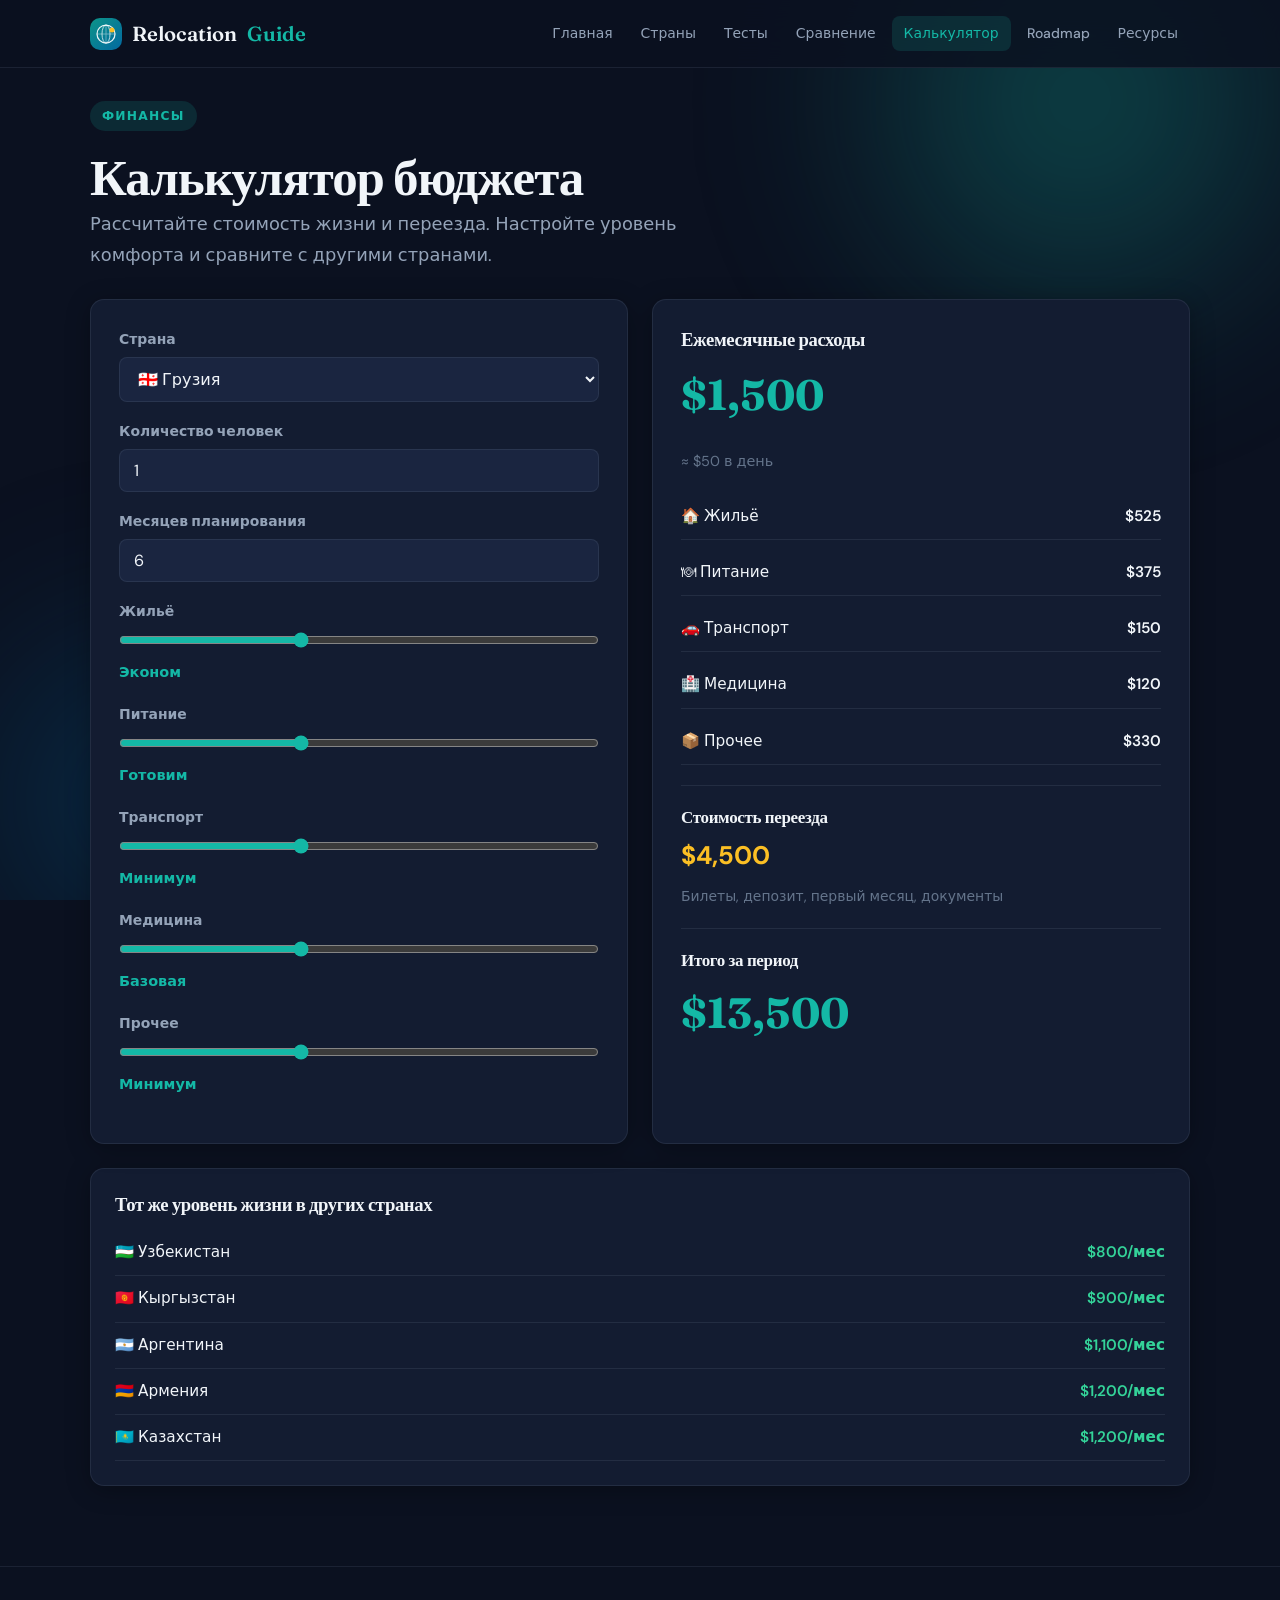
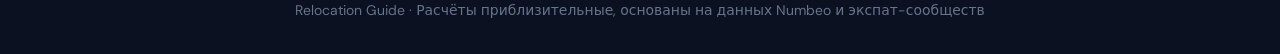
==== calculator.html @ 076771ab "Initial release: relocation platform for Russians moving abroad. Static site with country catalog, q" ====
<!DOCTYPE html>
<html lang="ru">
<head>
  <meta charset="UTF-8">
  <meta name="viewport" content="width=device-width, initial-scale=1.0">
  <title>Калькулятор — Relocation Guide</title>
  <link rel="icon" href="assets/favicon.svg" type="image/svg+xml">
  <link rel="preconnect" href="https://fonts.googleapis.com">
  <link rel="preconnect" href="https://fonts.gstatic.com" crossorigin>
  <link href="https://fonts.googleapis.com/css2?family=DM+Sans:ital,opsz,wght@0,9..40,400;0,9..40,500;0,9..40,600;0,9..40,700&family=Fraunces:ital,opsz,wght@0,9..144,600;0,9..144,700&display=swap" rel="stylesheet">
  <link rel="stylesheet" href="assets/app.css?v=1">
</head>
<body>
  <div class="bg-accent"><div class="shape s1"></div><div class="shape s2"></div></div>
  <header class="site-header">
    <div class="header-inner">
      <a href="index.html" class="logo"><img src="assets/favicon.svg" alt="" class="logo-icon" width="32" height="32">Relocation <span>Guide</span></a>
      <nav class="nav-links">
        <a href="index.html">Главная</a><a href="countries.html">Страны</a><a href="tests.html">Тесты</a>
        <a href="compare.html">Сравнение</a><a href="calculator.html">Калькулятор</a><a href="roadmap.html">Roadmap</a><a href="resources.html">Ресурсы</a>
      </nav>
      <button class="mobile-nav-btn" aria-label="Меню">☰</button>
    </div>
  </header>
  <nav class="mobile-menu">
    <a href="index.html">Главная</a><a href="countries.html">Страны</a><a href="tests.html">Тесты</a>
    <a href="compare.html">Сравнение</a><a href="calculator.html">Калькулятор</a><a href="roadmap.html">Roadmap</a><a href="resources.html">Ресурсы</a>
  </nav>

  <main class="container">
    <section class="section-header">
      <span class="section-tag">Финансы</span>
      <h1>Калькулятор бюджета</h1>
      <p class="lead">Рассчитайте стоимость жизни и переезда. Настройте уровень комфорта и сравните с другими странами.</p>
    </section>

    <div class="calc-grid">
      <div class="card calc-inputs">
        <div class="calc-field">
          <label>Страна</label>
          <select id="calcCountry"></select>
        </div>
        <div class="calc-field">
          <label>Количество человек</label>
          <input type="number" id="calcPeople" value="1" min="1" max="6">
        </div>
        <div class="calc-field">
          <label>Месяцев планирования</label>
          <input type="number" id="calcMonths" value="6" min="1" max="24">
        </div>
        <div class="calc-field">
          <label>Жильё</label>
          <input type="range" id="calcRent" min="20" max="100" value="50">
          <div class="range-val" id="calcRentVal">Средний</div>
        </div>
        <div class="calc-field">
          <label>Питание</label>
          <input type="range" id="calcFood" min="20" max="100" value="50">
          <div class="range-val" id="calcFoodVal">Средний</div>
        </div>
        <div class="calc-field">
          <label>Транспорт</label>
          <input type="range" id="calcTransport" min="20" max="100" value="50">
          <div class="range-val" id="calcTransportVal">Средний</div>
        </div>
        <div class="calc-field">
          <label>Медицина</label>
          <input type="range" id="calcHealth" min="20" max="100" value="50">
          <div class="range-val" id="calcHealthVal">Средний</div>
        </div>
        <div class="calc-field">
          <label>Прочее</label>
          <input type="range" id="calcOther" min="20" max="100" value="50">
          <div class="range-val" id="calcOtherVal">Средний</div>
        </div>
      </div>

      <div class="card calc-results">
        <h3>Ежемесячные расходы</h3>
        <div class="result-big" id="resMonthly">—</div>
        <p style="font-size:0.85rem;color:var(--text-muted);margin-bottom:20px">≈ <span id="resPerDay">—</span> в день</p>

        <div class="result-breakdown">
          <div class="breakdown-row"><span>🏠 Жильё</span><span id="resRent">—</span></div>
          <div class="breakdown-row"><span>🍽 Питание</span><span id="resFood">—</span></div>
          <div class="breakdown-row"><span>🚗 Транспорт</span><span id="resTransport">—</span></div>
          <div class="breakdown-row"><span>🏥 Медицина</span><span id="resHealth">—</span></div>
          <div class="breakdown-row"><span>📦 Прочее</span><span id="resOther">—</span></div>
        </div>

        <hr style="border:none;border-top:1px solid var(--border);margin:20px 0">

        <h3 style="font-size:1rem">Стоимость переезда</h3>
        <div style="font-size:1.5rem;font-weight:700;color:var(--gold);margin:8px 0" id="resRelocation">—</div>
        <p style="font-size:0.82rem;color:var(--text-muted)">Билеты, депозит, первый месяц, документы</p>

        <hr style="border:none;border-top:1px solid var(--border);margin:20px 0">

        <h3 style="font-size:1rem">Итого за период</h3>
        <div class="result-big" id="resTotal">—</div>
      </div>
    </div>

    <div class="card" style="padding:24px;margin-top:24px" id="calcComparison"></div>
  </main>

  <footer class="site-footer"><p>Relocation Guide · Расчёты приблизительные, основаны на данных Numbeo и экспат-сообществ</p></footer>

  <script src="assets/countries.js"></script>
  <script src="assets/app.js"></script>
  <script src="assets/calculator.js"></script>
</body>
</html>
---- assets/app.css ----
:root {
  --bg: #0b1120;
  --bg-card: #131c31;
  --bg-subtle: #1a2540;
  --bg-hover: #243052;
  --text: #f1f5f9;
  --text-secondary: #94a3b8;
  --text-muted: #64748b;
  --accent: #14b8a6;
  --accent-hover: #0d9488;
  --accent-light: rgba(20, 184, 166, 0.15);
  --accent-glow: rgba(20, 184, 166, 0.4);
  --gold: #fbbf24;
  --gold-bg: rgba(251, 191, 36, 0.12);
  --success: #34d399;
  --success-bg: rgba(52, 211, 153, 0.12);
  --error: #f87171;
  --error-bg: rgba(248, 113, 113, 0.12);
  --warning: #fb923c;
  --border: rgba(148, 163, 184, 0.12);
  --shadow: 0 4px 24px rgba(0, 0, 0, 0.3);
  --shadow-lg: 0 12px 48px rgba(0, 0, 0, 0.45);
  --radius: 14px;
  --radius-lg: 20px;
  --font: 'DM Sans', system-ui, -apple-system, sans-serif;
  --font-display: 'Fraunces', Georgia, serif;
  --max-width: 1140px;
  --nav-height: 68px;
}

*, *::before, *::after { box-sizing: border-box; margin: 0; padding: 0; }

html { scroll-behavior: smooth; font-size: 17px; }

body {
  font-family: var(--font);
  background: var(--bg);
  color: var(--text);
  line-height: 1.65;
  -webkit-font-smoothing: antialiased;
  min-height: 100vh;
}

/* Background */
.bg-accent {
  position: fixed;
  inset: 0;
  pointer-events: none;
  z-index: 0;
  overflow: hidden;
}

.bg-accent .shape {
  position: absolute;
  border-radius: 50%;
  filter: blur(80px);
  opacity: 0.35;
}

.bg-accent .s1 {
  width: 600px; height: 600px;
  background: radial-gradient(circle, #14b8a6, transparent 70%);
  top: -200px; right: -100px;
  animation: float 20s ease-in-out infinite;
}

.bg-accent .s2 {
  width: 500px; height: 500px;
  background: radial-gradient(circle, #0369a1, transparent 70%);
  bottom: -150px; left: -100px;
  animation: float 25s ease-in-out infinite reverse;
}

@keyframes float {
  0%, 100% { transform: translate(0, 0) scale(1); }
  50% { transform: translate(30px, -20px) scale(1.05); }
}

/* Layout */
.site-header {
  position: sticky;
  top: 0;
  z-index: 100;
  background: rgba(11, 17, 32, 0.85);
  backdrop-filter: blur(16px);
  border-bottom: 1px solid var(--border);
  height: var(--nav-height);
}

.header-inner {
  max-width: var(--max-width);
  margin: 0 auto;
  padding: 0 20px;
  height: 100%;
  display: flex;
  align-items: center;
  justify-content: space-between;
  gap: 12px;
}

.logo {
  font-family: var(--font-display);
  font-size: 1.2rem;
  font-weight: 600;
  color: var(--text);
  text-decoration: none;
  display: inline-flex;
  align-items: center;
  gap: 10px;
  flex-shrink: 0;
}

.logo-icon { border-radius: 10px; }

.logo span { color: var(--accent); }

.nav-links {
  display: flex;
  gap: 4px;
  flex-wrap: wrap;
  justify-content: flex-end;
}

.nav-links a {
  color: var(--text-secondary);
  text-decoration: none;
  font-size: 0.82rem;
  font-weight: 500;
  padding: 6px 12px;
  border-radius: 8px;
  transition: all 0.2s;
  white-space: nowrap;
}

.nav-links a:hover, .nav-links a.active {
  color: var(--accent);
  background: var(--accent-light);
}

.container {
  max-width: var(--max-width);
  margin: 0 auto;
  padding: 32px 20px 80px;
  position: relative;
  z-index: 1;
}

/* Typography */
h1, h2, h3 {
  font-family: var(--font-display);
  line-height: 1.25;
  letter-spacing: -0.02em;
}

h1 { font-size: clamp(2rem, 5vw, 3rem); font-weight: 700; }
h2 { font-size: clamp(1.4rem, 3vw, 1.85rem); font-weight: 600; margin-bottom: 10px; }
h3 { font-size: 1.1rem; font-weight: 600; }

.lead {
  font-size: 1.05rem;
  color: var(--text-secondary);
  max-width: 620px;
  line-height: 1.75;
}

.section-tag {
  display: inline-block;
  font-size: 0.72rem;
  font-weight: 700;
  letter-spacing: 0.1em;
  text-transform: uppercase;
  color: var(--accent);
  background: var(--accent-light);
  padding: 5px 12px;
  border-radius: 20px;
  margin-bottom: 14px;
}

.section-header { margin-bottom: 28px; }

/* Buttons */
.btn {
  display: inline-flex;
  align-items: center;
  gap: 8px;
  padding: 11px 22px;
  border-radius: 10px;
  font-family: var(--font);
  font-size: 0.92rem;
  font-weight: 600;
  border: none;
  cursor: pointer;
  text-decoration: none;
  transition: all 0.2s;
}

.btn-primary {
  background: linear-gradient(135deg, var(--accent), #0d9488);
  color: #fff;
  box-shadow: 0 4px 20px var(--accent-glow);
}

.btn-primary:hover {
  transform: translateY(-2px);
  box-shadow: 0 8px 28px var(--accent-glow);
}

.btn-secondary {
  background: var(--bg-subtle);
  color: var(--text);
  border: 1px solid var(--border);
}

.btn-secondary:hover { background: var(--bg-hover); }

.btn-sm { padding: 7px 14px; font-size: 0.82rem; }

.btn-gold {
  background: linear-gradient(135deg, #f59e0b, #d97706);
  color: #fff;
}

/* Cards */
.card {
  background: var(--bg-card);
  border: 1px solid var(--border);
  border-radius: var(--radius);
  box-shadow: var(--shadow);
}

.card-grid {
  display: grid;
  grid-template-columns: repeat(auto-fill, minmax(280px, 1fr));
  gap: 20px;
}

.card-hover {
  transition: transform 0.25s, box-shadow 0.25s, border-color 0.25s;
  cursor: pointer;
}

.card-hover:hover {
  transform: translateY(-4px);
  box-shadow: var(--shadow-lg);
  border-color: rgba(20, 184, 166, 0.3);
}

/* Hero */
.hero {
  text-align: center;
  padding: 48px 0 56px;
}

.hero h1 { margin-bottom: 16px; }

.hero .lead { margin: 0 auto 32px; }

.hero-stats {
  display: grid;
  grid-template-columns: repeat(4, 1fr);
  gap: 16px;
  max-width: 640px;
  margin: 0 auto 36px;
}

.stat {
  background: var(--bg-card);
  border: 1px solid var(--border);
  border-radius: var(--radius);
  padding: 18px 12px;
}

.stat-value {
  font-family: var(--font-display);
  font-size: 1.8rem;
  font-weight: 700;
  color: var(--accent);
}

.stat-label {
  font-size: 0.78rem;
  color: var(--text-muted);
  margin-top: 4px;
}

.hero-actions {
  display: flex;
  gap: 12px;
  justify-content: center;
  flex-wrap: wrap;
}

/* Feature cards */
.feature-card {
  padding: 24px;
  position: relative;
  overflow: hidden;
}

.feature-card .icon {
  font-size: 2rem;
  margin-bottom: 12px;
}

.feature-card h3 { margin-bottom: 8px; }

.feature-card p {
  color: var(--text-secondary);
  font-size: 0.9rem;
}

.feature-card .badge {
  position: absolute;
  top: 16px;
  right: 16px;
  font-size: 0.68rem;
  font-weight: 700;
  text-transform: uppercase;
  letter-spacing: 0.06em;
  padding: 3px 8px;
  border-radius: 6px;
  background: var(--gold-bg);
  color: var(--gold);
}

/* Country cards */
.country-card {
  padding: 22px;
}

.country-header {
  display: flex;
  align-items: center;
  gap: 12px;
  margin-bottom: 14px;
}

.country-flag { font-size: 2.2rem; }

.country-name {
  font-family: var(--font-display);
  font-size: 1.15rem;
  font-weight: 600;
}

.country-region {
  font-size: 0.8rem;
  color: var(--text-muted);
}

.country-score {
  margin-left: auto;
  text-align: center;
}

.score-circle {
  width: 48px;
  height: 48px;
  border-radius: 50%;
  display: flex;
  align-items: center;
  justify-content: center;
  font-weight: 700;
  font-size: 0.95rem;
  background: conic-gradient(var(--accent) calc(var(--pct) * 1%), var(--bg-subtle) 0);
  position: relative;
}

.score-circle::after {
  content: '';
  position: absolute;
  inset: 4px;
  border-radius: 50%;
  background: var(--bg-card);
}

.score-circle span {
  position: relative;
  z-index: 1;
  font-size: 0.82rem;
}

.country-tags {
  display: flex;
  flex-wrap: wrap;
  gap: 6px;
  margin-bottom: 12px;
}

.tag {
  font-size: 0.72rem;
  font-weight: 600;
  padding: 3px 9px;
  border-radius: 6px;
  background: var(--bg-subtle);
  color: var(--text-secondary);
}

.tag.accent { background: var(--accent-light); color: var(--accent); }
.tag.gold { background: var(--gold-bg); color: var(--gold); }

.country-pros {
  font-size: 0.85rem;
  color: var(--text-secondary);
  margin-bottom: 14px;
  display: -webkit-box;
  -webkit-line-clamp: 2;
  -webkit-box-orient: vertical;
  overflow: hidden;
}

.rating-bars { margin-top: 12px; }

.rating-row {
  display: flex;
  align-items: center;
  gap: 8px;
  margin-bottom: 6px;
  font-size: 0.78rem;
}

.rating-label { width: 80px; color: var(--text-muted); flex-shrink: 0; }

.rating-track {
  flex: 1;
  height: 6px;
  background: var(--bg-subtle);
  border-radius: 3px;
  overflow: hidden;
}

.rating-fill {
  height: 100%;
  background: linear-gradient(90deg, var(--accent), #0d9488);
  border-radius: 3px;
  transition: width 0.6s ease;
}

.rating-val { width: 28px; text-align: right; color: var(--text-secondary); }

/* Filters */
.filters-bar {
  display: flex;
  flex-wrap: wrap;
  gap: 10px;
  margin-bottom: 28px;
  padding: 18px;
  background: var(--bg-card);
  border: 1px solid var(--border);
  border-radius: var(--radius);
}

.filter-group {
  display: flex;
  flex-direction: column;
  gap: 4px;
  min-width: 140px;
}

.filter-group label {
  font-size: 0.72rem;
  font-weight: 600;
  color: var(--text-muted);
  text-transform: uppercase;
  letter-spacing: 0.05em;
}

.filter-group select,
.filter-group input {
  background: var(--bg-subtle);
  border: 1px solid var(--border);
  border-radius: 8px;
  padding: 8px 12px;
  color: var(--text);
  font-family: var(--font);
  font-size: 0.88rem;
}

.filter-group select:focus,
.filter-group input:focus {
  outline: none;
  border-color: var(--accent);
}

.filter-chips {
  display: flex;
  flex-wrap: wrap;
  gap: 8px;
  margin-bottom: 20px;
}

.chip {
  padding: 6px 14px;
  border-radius: 20px;
  font-size: 0.82rem;
  font-weight: 500;
  background: var(--bg-subtle);
  color: var(--text-secondary);
  border: 1px solid var(--border);
  cursor: pointer;
  transition: all 0.2s;
}

.chip:hover, .chip.active {
  background: var(--accent-light);
  color: var(--accent);
  border-color: rgba(20, 184, 166, 0.3);
}

/* Quiz */
.quiz-container { max-width: 680px; margin: 0 auto; }

.quiz-progress {
  height: 6px;
  background: var(--bg-subtle);
  border-radius: 3px;
  margin-bottom: 28px;
  overflow: hidden;
}

.quiz-progress-fill {
  height: 100%;
  background: linear-gradient(90deg, var(--accent), #0d9488);
  border-radius: 3px;
  transition: width 0.4s ease;
}

.quiz-question {
  font-family: var(--font-display);
  font-size: 1.35rem;
  margin-bottom: 24px;
  line-height: 1.4;
}

.quiz-options { display: flex; flex-direction: column; gap: 10px; }

.quiz-option {
  padding: 16px 20px;
  background: var(--bg-card);
  border: 2px solid var(--border);
  border-radius: var(--radius);
  cursor: pointer;
  transition: all 0.2s;
  font-size: 0.95rem;
}

.quiz-option:hover {
  border-color: rgba(20, 184, 166, 0.4);
  background: var(--bg-subtle);
}

.quiz-option.selected {
  border-color: var(--accent);
  background: var(--accent-light);
}

.quiz-result {
  text-align: center;
  padding: 40px 20px;
}

.quiz-result .result-icon { font-size: 4rem; margin-bottom: 16px; }

.quiz-result h2 { margin-bottom: 12px; }

.quiz-result .result-score {
  font-family: var(--font-display);
  font-size: 3.5rem;
  font-weight: 700;
  color: var(--accent);
  margin: 20px 0;
}

.quiz-result .result-desc {
  color: var(--text-secondary);
  max-width: 500px;
  margin: 0 auto 28px;
  line-height: 1.7;
}

.quiz-tabs {
  display: flex;
  gap: 8px;
  flex-wrap: wrap;
  margin-bottom: 28px;
}

.quiz-tab {
  padding: 10px 18px;
  border-radius: 10px;
  background: var(--bg-card);
  border: 1px solid var(--border);
  color: var(--text-secondary);
  cursor: pointer;
  font-size: 0.88rem;
  font-weight: 500;
  transition: all 0.2s;
}

.quiz-tab:hover, .quiz-tab.active {
  background: var(--accent-light);
  color: var(--accent);
  border-color: rgba(20, 184, 166, 0.3);
}

/* Calculator */
.calc-grid {
  display: grid;
  grid-template-columns: 1fr 1fr;
  gap: 24px;
}

.calc-inputs { padding: 28px; }

.calc-results { padding: 28px; }

.calc-field {
  margin-bottom: 18px;
}

.calc-field label {
  display: block;
  font-size: 0.82rem;
  font-weight: 600;
  color: var(--text-secondary);
  margin-bottom: 6px;
}

.calc-field input,
.calc-field select {
  width: 100%;
  background: var(--bg-subtle);
  border: 1px solid var(--border);
  border-radius: 8px;
  padding: 10px 14px;
  color: var(--text);
  font-family: var(--font);
  font-size: 0.95rem;
}

.calc-field input[type="range"] {
  padding: 0;
  accent-color: var(--accent);
}

.range-val {
  font-size: 0.85rem;
  color: var(--accent);
  font-weight: 600;
  margin-top: 4px;
}

.result-big {
  font-family: var(--font-display);
  font-size: 2.5rem;
  font-weight: 700;
  color: var(--accent);
  margin: 8px 0 20px;
}

.result-breakdown {
  display: flex;
  flex-direction: column;
  gap: 10px;
}

.breakdown-row {
  display: flex;
  justify-content: space-between;
  padding: 10px 0;
  border-bottom: 1px solid var(--border);
  font-size: 0.9rem;
}

.breakdown-row span:last-child { font-weight: 600; color: var(--text); }

/* Compare */
.compare-selectors {
  display: grid;
  grid-template-columns: repeat(3, 1fr);
  gap: 16px;
  margin-bottom: 28px;
}

.compare-table {
  width: 100%;
  border-collapse: collapse;
}

.compare-table th,
.compare-table td {
  padding: 14px 16px;
  text-align: left;
  border-bottom: 1px solid var(--border);
  font-size: 0.9rem;
}

.compare-table th {
  background: var(--bg-subtle);
  font-weight: 600;
  color: var(--text-secondary);
  font-size: 0.8rem;
  text-transform: uppercase;
  letter-spacing: 0.04em;
}

.compare-table td:first-child {
  font-weight: 600;
  color: var(--text-muted);
  width: 160px;
}

.compare-winner {
  background: var(--accent-light);
  color: var(--accent);
  font-weight: 700;
}

/* Roadmap */
.roadmap-timeline {
  position: relative;
  padding-left: 32px;
}

.roadmap-timeline::before {
  content: '';
  position: absolute;
  left: 11px;
  top: 0;
  bottom: 0;
  width: 2px;
  background: linear-gradient(to bottom, var(--accent), transparent);
}

.roadmap-step {
  position: relative;
  margin-bottom: 28px;
  padding: 20px 24px;
  background: var(--bg-card);
  border: 1px solid var(--border);
  border-radius: var(--radius);
}

.roadmap-step::before {
  content: '';
  position: absolute;
  left: -27px;
  top: 24px;
  width: 12px;
  height: 12px;
  border-radius: 50%;
  background: var(--accent);
  box-shadow: 0 0 12px var(--accent-glow);
}

.roadmap-step.done::before { background: var(--success); }

.roadmap-step h3 { margin-bottom: 6px; }

.roadmap-step p {
  color: var(--text-secondary);
  font-size: 0.9rem;
}

.roadmap-step .step-meta {
  display: flex;
  gap: 12px;
  margin-top: 10px;
  font-size: 0.8rem;
  color: var(--text-muted);
}

/* Dashboard widgets */
.dashboard-grid {
  display: grid;
  grid-template-columns: repeat(auto-fill, minmax(300px, 1fr));
  gap: 20px;
  margin-bottom: 40px;
}

.widget {
  padding: 24px;
}

.widget h3 {
  margin-bottom: 16px;
  display: flex;
  align-items: center;
  gap: 8px;
}

.readiness-ring {
  width: 120px;
  height: 120px;
  margin: 0 auto 16px;
  position: relative;
}

.readiness-ring svg {
  transform: rotate(-90deg);
  width: 100%;
  height: 100%;
}

.readiness-ring .ring-bg {
  fill: none;
  stroke: var(--bg-subtle);
  stroke-width: 8;
}

.readiness-ring .ring-fill {
  fill: none;
  stroke: var(--accent);
  stroke-width: 8;
  stroke-linecap: round;
  transition: stroke-dashoffset 1s ease;
}

.readiness-value {
  position: absolute;
  inset: 0;
  display: flex;
  align-items: center;
  justify-content: center;
  font-family: var(--font-display);
  font-size: 1.8rem;
  font-weight: 700;
  color: var(--accent);
}

/* Achievements */
.achievements {
  display: flex;
  flex-wrap: wrap;
  gap: 10px;
}

.achievement {
  display: flex;
  align-items: center;
  gap: 8px;
  padding: 8px 14px;
  border-radius: 10px;
  background: var(--bg-subtle);
  font-size: 0.82rem;
  opacity: 0.4;
  transition: opacity 0.3s;
}

.achievement.unlocked {
  opacity: 1;
  background: var(--gold-bg);
  color: var(--gold);
}

.achievement .ach-icon { font-size: 1.2rem; }

/* Globe animation */
.globe-container {
  width: 200px;
  height: 200px;
  margin: 0 auto 24px;
  position: relative;
}

.globe {
  width: 100%;
  height: 100%;
  border-radius: 50%;
  background: radial-gradient(circle at 35% 35%, #1a4a6e, #0b1120);
  box-shadow: inset -20px -20px 40px rgba(0,0,0,0.5), 0 0 60px var(--accent-glow);
  position: relative;
  overflow: hidden;
  animation: globeSpin 30s linear infinite;
}

.globe::before {
  content: '';
  position: absolute;
  inset: 0;
  background: url("data:image/svg+xml,%3Csvg xmlns='http://www.w3.org/2000/svg' viewBox='0 0 200 200'%3E%3Cpath fill='%2314b8a6' opacity='0.3' d='M30 80 Q60 60 90 80 T150 75 M20 120 Q70 100 120 115 T180 110 M40 50 Q80 40 130 55'/%3E%3Cpath fill='%2314b8a6' opacity='0.2' d='M50 140 Q90 130 140 145 M60 30 Q100 25 150 35'/%3E%3C/svg%3E") center/cover;
}

@keyframes globeSpin {
  from { background-position: 0 0; }
  to { background-position: 200px 0; }
}

.orbit-dot {
  position: absolute;
  width: 8px;
  height: 8px;
  background: var(--accent);
  border-radius: 50%;
  box-shadow: 0 0 10px var(--accent);
  animation: orbit 8s linear infinite;
}

.orbit-dot:nth-child(2) { animation-duration: 12s; animation-delay: -3s; }
.orbit-dot:nth-child(3) { animation-duration: 6s; animation-delay: -1s; }

@keyframes orbit {
  0% { top: 50%; left: -4px; }
  25% { top: -4px; left: 50%; }
  50% { top: 50%; left: calc(100% + 4px); }
  75% { top: calc(100% + 4px); left: 50%; }
  100% { top: 50%; left: -4px; }
}

/* Ranking table */
.ranking-table {
  width: 100%;
  border-collapse: collapse;
}

.ranking-table th,
.ranking-table td {
  padding: 12px 14px;
  text-align: left;
  border-bottom: 1px solid var(--border);
  font-size: 0.88rem;
}

.ranking-table th {
  color: var(--text-muted);
  font-weight: 600;
  font-size: 0.75rem;
  text-transform: uppercase;
  letter-spacing: 0.05em;
}

.ranking-table tr:hover td { background: var(--bg-subtle); }

.rank-num {
  font-weight: 700;
  color: var(--accent);
  width: 36px;
}

.rank-medal { font-size: 1.1rem; }

/* Resources */
.resource-list { display: flex; flex-direction: column; gap: 10px; }

.resource-item {
  display: flex;
  align-items: center;
  gap: 14px;
  padding: 14px 18px;
  background: var(--bg-card);
  border: 1px solid var(--border);
  border-radius: var(--radius);
  text-decoration: none;
  color: var(--text);
  transition: all 0.2s;
}

.resource-item:hover {
  border-color: rgba(20, 184, 166, 0.3);
  transform: translateX(4px);
}

.resource-item .res-icon { font-size: 1.5rem; }

.resource-item .res-info { flex: 1; }

.resource-item .res-name { font-weight: 600; font-size: 0.95rem; }

.resource-item .res-desc { font-size: 0.82rem; color: var(--text-muted); }

.resource-item .res-handle {
  font-size: 0.82rem;
  color: var(--accent);
  font-weight: 500;
}

/* Modal */
.modal-overlay {
  position: fixed;
  inset: 0;
  background: rgba(0, 0, 0, 0.7);
  backdrop-filter: blur(4px);
  z-index: 200;
  display: flex;
  align-items: center;
  justify-content: center;
  padding: 20px;
  opacity: 0;
  visibility: hidden;
  transition: all 0.3s;
}

.modal-overlay.open {
  opacity: 1;
  visibility: visible;
}

.modal {
  background: var(--bg-card);
  border: 1px solid var(--border);
  border-radius: var(--radius-lg);
  max-width: 640px;
  width: 100%;
  max-height: 85vh;
  overflow-y: auto;
  padding: 32px;
  transform: translateY(20px);
  transition: transform 0.3s;
}

.modal-overlay.open .modal { transform: translateY(0); }

.modal-close {
  position: absolute;
  top: 16px;
  right: 16px;
  background: none;
  border: none;
  color: var(--text-muted);
  font-size: 1.5rem;
  cursor: pointer;
}

.pros-cons {
  display: grid;
  grid-template-columns: 1fr 1fr;
  gap: 16px;
  margin: 20px 0;
}

.pros-cons h4 {
  font-size: 0.85rem;
  margin-bottom: 8px;
}

.pros-cons ul {
  list-style: none;
  font-size: 0.85rem;
  color: var(--text-secondary);
}

.pros-cons li {
  padding: 4px 0;
  padding-left: 18px;
  position: relative;
}

.pros-cons li::before {
  content: '✓';
  position: absolute;
  left: 0;
  color: var(--success);
}

.cons-list li::before { content: '✗'; color: var(--error); }

/* Confetti */
.confetti-piece {
  position: fixed;
  width: 10px;
  height: 10px;
  z-index: 300;
  animation: confettiFall 2s ease-out forwards;
}

@keyframes confettiFall {
  0% { transform: translateY(0) rotate(0deg); opacity: 1; }
  100% { transform: translateY(100vh) rotate(720deg); opacity: 0; }
}

/* Footer */
.site-footer {
  text-align: center;
  padding: 32px 20px;
  color: var(--text-muted);
  font-size: 0.82rem;
  border-top: 1px solid var(--border);
  position: relative;
  z-index: 1;
}

/* Responsive */
@media (max-width: 768px) {
  .hero-stats { grid-template-columns: repeat(2, 1fr); }
  .calc-grid { grid-template-columns: 1fr; }
  .compare-selectors { grid-template-columns: 1fr; }
  .pros-cons { grid-template-columns: 1fr; }
  .nav-links { display: none; }
  .mobile-nav-btn { display: block !important; }
}

.mobile-nav-btn {
  display: none;
  background: none;
  border: none;
  color: var(--text);
  font-size: 1.4rem;
  cursor: pointer;
}

.mobile-menu {
  display: none;
  position: fixed;
  inset: 0;
  z-index: 150;
  background: rgba(11, 17, 32, 0.95);
  backdrop-filter: blur(12px);
  padding: 80px 24px 24px;
  flex-direction: column;
  gap: 8px;
}

.mobile-menu.open { display: flex; }

.mobile-menu a {
  color: var(--text);
  text-decoration: none;
  font-size: 1.1rem;
  padding: 14px 0;
  border-bottom: 1px solid var(--border);
}

/* Tabs */
.tabs { margin-bottom: 24px; }

.tab-content { display: none; }
.tab-content.active { display: block; }

/* Sort bar */
.sort-bar {
  display: flex;
  align-items: center;
  gap: 12px;
  margin-bottom: 20px;
  flex-wrap: wrap;
}

.sort-bar span {
  font-size: 0.85rem;
  color: var(--text-muted);
}

.sort-btn {
  padding: 5px 12px;
  border-radius: 8px;
  font-size: 0.82rem;
  background: var(--bg-subtle);
  border: 1px solid var(--border);
  color: var(--text-secondary);
  cursor: pointer;
}

.sort-btn.active {
  background: var(--accent-light);
  color: var(--accent);
  border-color: rgba(20, 184, 166, 0.3);
}

.empty-state {
  text-align: center;
  padding: 48px 20px;
  color: var(--text-muted);
}

.empty-state .empty-icon { font-size: 3rem; margin-bottom: 12px; }
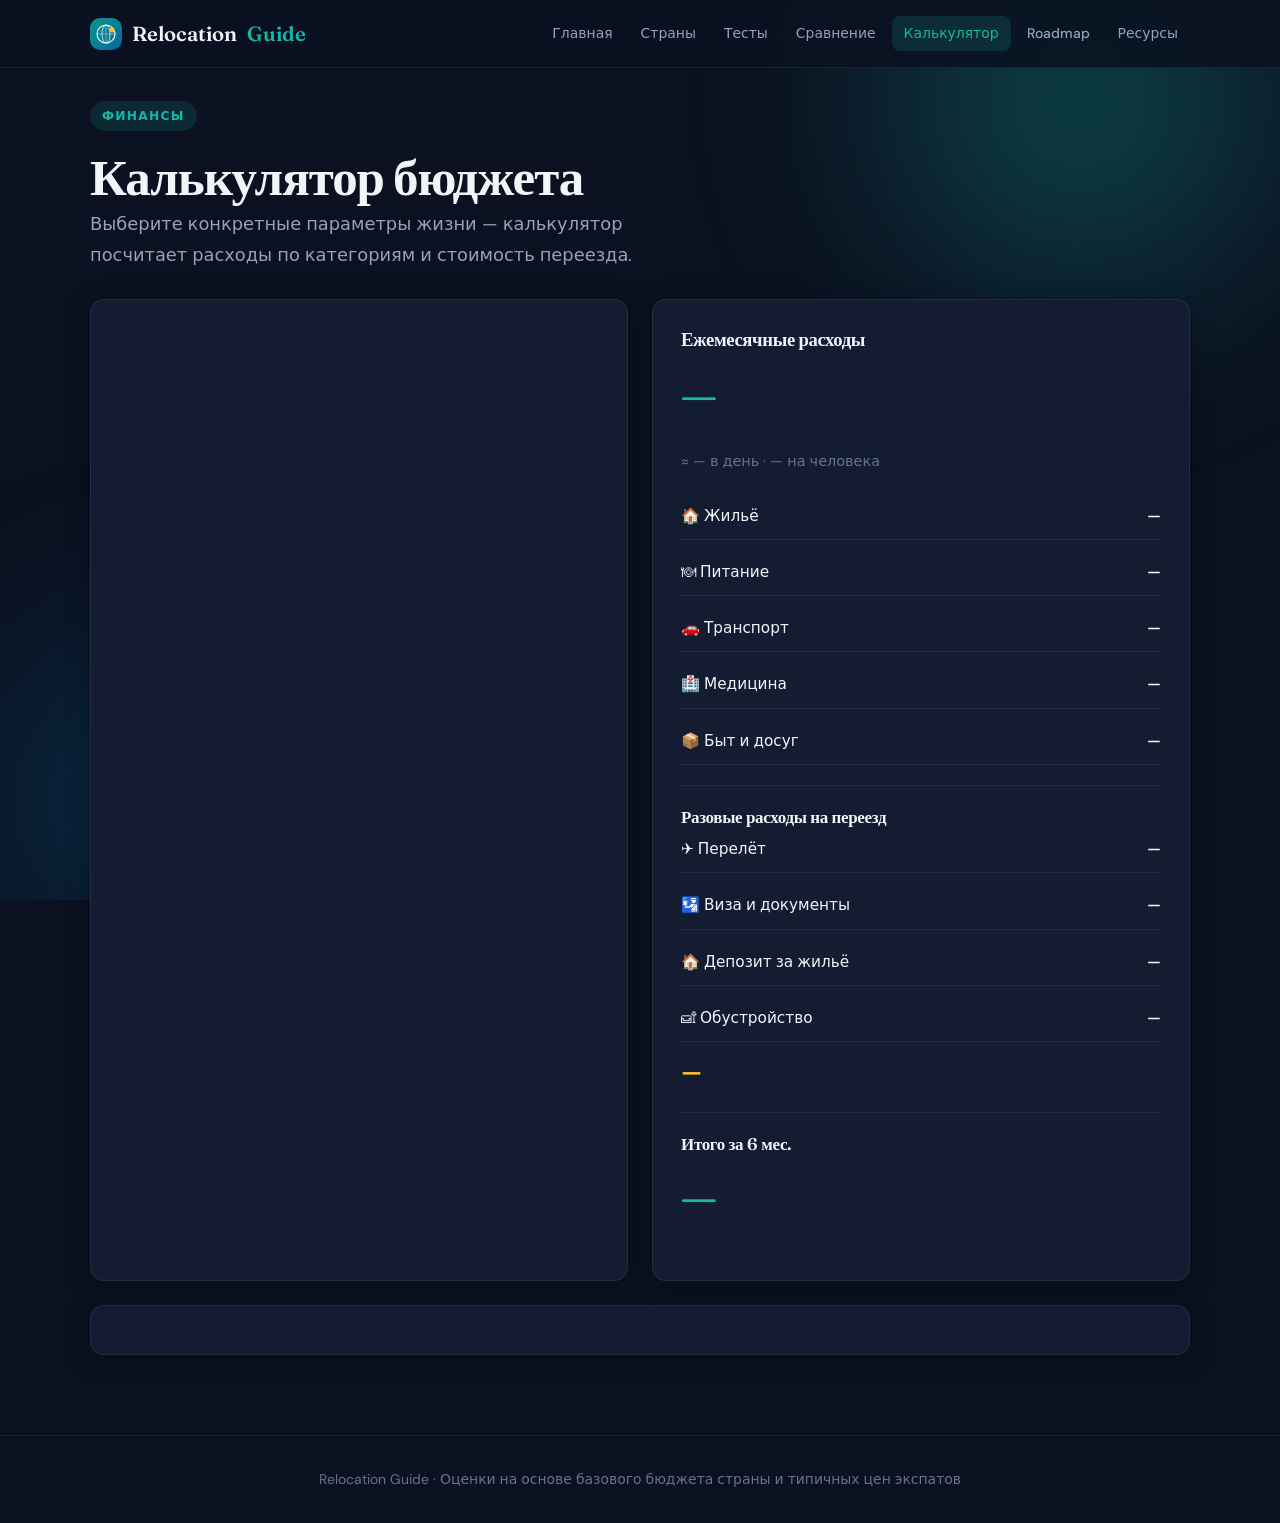
==== commit 7cade0ee: "Replace budget calculator sliders with concrete option cards. Users now pick housing type, food habi" ====
--- a/calculator.html
+++ b/calculator.html
@@ -8,7 +8,7 @@
   <link rel="preconnect" href="https://fonts.googleapis.com">
   <link rel="preconnect" href="https://fonts.gstatic.com" crossorigin>
   <link href="https://fonts.googleapis.com/css2?family=DM+Sans:ital,opsz,wght@0,9..40,400;0,9..40,500;0,9..40,600;0,9..40,700&family=Fraunces:ital,opsz,wght@0,9..144,600;0,9..144,700&display=swap" rel="stylesheet">
-  <link rel="stylesheet" href="assets/app.css?v=1">
+  <link rel="stylesheet" href="assets/app.css?v=2">
 </head>
 <body>
   <div class="bg-accent"><div class="shape s1"></div><div class="shape s2"></div></div>
@@ -31,80 +31,50 @@
     <section class="section-header">
       <span class="section-tag">Финансы</span>
       <h1>Калькулятор бюджета</h1>
-      <p class="lead">Рассчитайте стоимость жизни и переезда. Настройте уровень комфорта и сравните с другими странами.</p>
+      <p class="lead">Выберите конкретные параметры жизни — калькулятор посчитает расходы по категориям и стоимость переезда.</p>
     </section>
 
     <div class="calc-grid">
-      <div class="card calc-inputs">
-        <div class="calc-field">
-          <label>Страна</label>
-          <select id="calcCountry"></select>
-        </div>
-        <div class="calc-field">
-          <label>Количество человек</label>
-          <input type="number" id="calcPeople" value="1" min="1" max="6">
-        </div>
-        <div class="calc-field">
-          <label>Месяцев планирования</label>
-          <input type="number" id="calcMonths" value="6" min="1" max="24">
-        </div>
-        <div class="calc-field">
-          <label>Жильё</label>
-          <input type="range" id="calcRent" min="20" max="100" value="50">
-          <div class="range-val" id="calcRentVal">Средний</div>
-        </div>
-        <div class="calc-field">
-          <label>Питание</label>
-          <input type="range" id="calcFood" min="20" max="100" value="50">
-          <div class="range-val" id="calcFoodVal">Средний</div>
-        </div>
-        <div class="calc-field">
-          <label>Транспорт</label>
-          <input type="range" id="calcTransport" min="20" max="100" value="50">
-          <div class="range-val" id="calcTransportVal">Средний</div>
-        </div>
-        <div class="calc-field">
-          <label>Медицина</label>
-          <input type="range" id="calcHealth" min="20" max="100" value="50">
-          <div class="range-val" id="calcHealthVal">Средний</div>
-        </div>
-        <div class="calc-field">
-          <label>Прочее</label>
-          <input type="range" id="calcOther" min="20" max="100" value="50">
-          <div class="range-val" id="calcOtherVal">Средний</div>
-        </div>
-      </div>
+      <div class="card calc-inputs" id="calcForm"></div>
 
-      <div class="card calc-results">
+      <div class="card calc-results" style="position:sticky;top:84px;align-self:start">
         <h3>Ежемесячные расходы</h3>
         <div class="result-big" id="resMonthly">—</div>
-        <p style="font-size:0.85rem;color:var(--text-muted);margin-bottom:20px">≈ <span id="resPerDay">—</span> в день</p>
+        <p style="font-size:0.85rem;color:var(--text-muted);margin-bottom:20px">≈ <span id="resPerDay">—</span> в день · <span id="resPerPerson">—</span> на человека</p>
 
         <div class="result-breakdown">
           <div class="breakdown-row"><span>🏠 Жильё</span><span id="resRent">—</span></div>
           <div class="breakdown-row"><span>🍽 Питание</span><span id="resFood">—</span></div>
           <div class="breakdown-row"><span>🚗 Транспорт</span><span id="resTransport">—</span></div>
           <div class="breakdown-row"><span>🏥 Медицина</span><span id="resHealth">—</span></div>
-          <div class="breakdown-row"><span>📦 Прочее</span><span id="resOther">—</span></div>
+          <div class="breakdown-row"><span>📦 Быт и досуг</span><span id="resOther">—</span></div>
+          <div class="breakdown-row" id="resCoworkingRow" style="display:none"><span>💻 Коворкинг</span><span id="resCoworking">—</span></div>
+          <div class="breakdown-row" id="resChildRow" style="display:none"><span>👶 Дети (сад/школа)</span><span id="resChild">—</span></div>
         </div>
 
         <hr style="border:none;border-top:1px solid var(--border);margin:20px 0">
 
-        <h3 style="font-size:1rem">Стоимость переезда</h3>
-        <div style="font-size:1.5rem;font-weight:700;color:var(--gold);margin:8px 0" id="resRelocation">—</div>
-        <p style="font-size:0.82rem;color:var(--text-muted)">Билеты, депозит, первый месяц, документы</p>
+        <h3 style="font-size:1rem">Разовые расходы на переезд</h3>
+        <div class="result-breakdown" style="margin-bottom:12px">
+          <div class="breakdown-row"><span>✈️ Перелёт</span><span id="resFlight">—</span></div>
+          <div class="breakdown-row"><span>🛂 Виза и документы</span><span id="resVisa">—</span></div>
+          <div class="breakdown-row"><span>🏠 Депозит за жильё</span><span id="resDeposit">—</span></div>
+          <div class="breakdown-row"><span>🛋 Обустройство</span><span id="resSetup">—</span></div>
+        </div>
+        <div style="font-size:1.35rem;font-weight:700;color:var(--gold);margin:8px 0" id="resRelocation">—</div>
 
         <hr style="border:none;border-top:1px solid var(--border);margin:20px 0">
 
-        <h3 style="font-size:1rem">Итого за период</h3>
+        <h3 style="font-size:1rem">Итого за <span id="resMonthsLabel">6</span> мес.</h3>
         <div class="result-big" id="resTotal">—</div>
+        <p class="calc-hint" id="resCushion"></p>
       </div>
     </div>
 
     <div class="card" style="padding:24px;margin-top:24px" id="calcComparison"></div>
   </main>
 
-  <footer class="site-footer"><p>Relocation Guide · Расчёты приблизительные, основаны на данных Numbeo и экспат-сообществ</p></footer>
+  <footer class="site-footer"><p>Relocation Guide · Оценки на основе базового бюджета страны и типичных цен экспатов</p></footer>
 
   <script src="assets/countries.js"></script>
   <script src="assets/app.js"></script>
--- a/assets/app.css
+++ b/assets/app.css
@@ -643,6 +643,110 @@
   accent-color: var(--accent);
 }
 
+.calc-section {
+  margin-bottom: 22px;
+  padding-bottom: 20px;
+  border-bottom: 1px solid var(--border);
+}
+
+.calc-section:last-child {
+  border-bottom: none;
+  margin-bottom: 0;
+  padding-bottom: 0;
+}
+
+.calc-section-title {
+  font-size: 0.78rem;
+  font-weight: 700;
+  text-transform: uppercase;
+  letter-spacing: 0.06em;
+  color: var(--text-muted);
+  margin-bottom: 10px;
+}
+
+.calc-row {
+  display: grid;
+  grid-template-columns: 1fr 1fr;
+  gap: 12px;
+}
+
+.calc-options {
+  display: grid;
+  grid-template-columns: repeat(auto-fill, minmax(140px, 1fr));
+  gap: 8px;
+}
+
+.calc-option {
+  padding: 12px 14px;
+  background: var(--bg-subtle);
+  border: 2px solid var(--border);
+  border-radius: 10px;
+  cursor: pointer;
+  transition: all 0.2s;
+  text-align: left;
+}
+
+.calc-option:hover {
+  border-color: rgba(20, 184, 166, 0.35);
+}
+
+.calc-option.selected {
+  border-color: var(--accent);
+  background: var(--accent-light);
+}
+
+.calc-option .opt-label {
+  font-size: 0.88rem;
+  font-weight: 600;
+  color: var(--text);
+  display: block;
+  margin-bottom: 3px;
+}
+
+.calc-option .opt-desc {
+  font-size: 0.72rem;
+  color: var(--text-muted);
+  line-height: 1.35;
+}
+
+.calc-option .opt-price {
+  font-size: 0.75rem;
+  color: var(--accent);
+  font-weight: 600;
+  margin-top: 6px;
+}
+
+.calc-pills {
+  display: flex;
+  flex-wrap: wrap;
+  gap: 8px;
+}
+
+.calc-pill {
+  padding: 8px 16px;
+  border-radius: 20px;
+  background: var(--bg-subtle);
+  border: 2px solid var(--border);
+  color: var(--text-secondary);
+  font-size: 0.88rem;
+  font-weight: 500;
+  cursor: pointer;
+  transition: all 0.2s;
+  font-family: var(--font);
+}
+
+.calc-pill:hover, .calc-pill.selected {
+  border-color: var(--accent);
+  background: var(--accent-light);
+  color: var(--accent);
+}
+
+.calc-hint {
+  font-size: 0.78rem;
+  color: var(--text-muted);
+  margin-top: 6px;
+}
+
 .range-val {
   font-size: 0.85rem;
   color: var(--accent);
@@ -1083,6 +1187,8 @@
 @media (max-width: 768px) {
   .hero-stats { grid-template-columns: repeat(2, 1fr); }
   .calc-grid { grid-template-columns: 1fr; }
+  .calc-row { grid-template-columns: 1fr; }
+  .calc-options { grid-template-columns: 1fr 1fr; }
   .compare-selectors { grid-template-columns: 1fr; }
   .pros-cons { grid-template-columns: 1fr; }
   .nav-links { display: none; }
